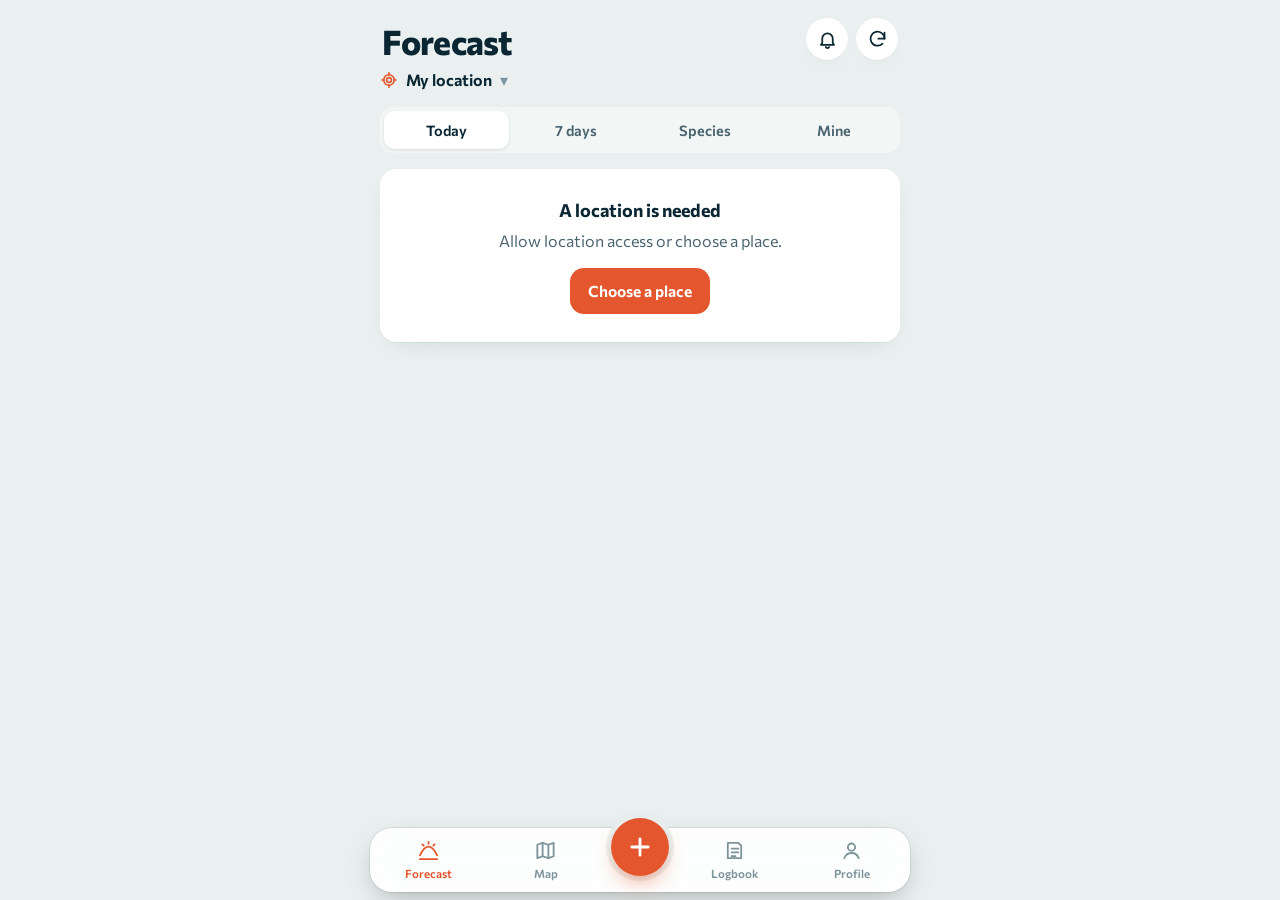
==== v4/index.html @ d47e3acb "Add files via upload" ====
<!doctype html>
<html lang="el">
<head>
<meta charset="utf-8">
<meta name="viewport" content="width=device-width,initial-scale=1,viewport-fit=cover">
<meta name="theme-color" content="#E9F0EF" media="(prefers-color-scheme: light)">
<meta name="theme-color" content="#06171F" media="(prefers-color-scheme: dark)">
<meta name="description" content="BiteCast: πρόγνωση ψαρέματος, σημεία και ημερολόγιο.">
<title>BiteCast</title>
<link rel="manifest" href="manifest.webmanifest">
<link rel="icon" href="../icon-192.png">
<link rel="apple-touch-icon" href="../apple-touch-icon.png">
<link rel="preconnect" href="https://fonts.googleapis.com">
<link rel="preconnect" href="https://fonts.gstatic.com" crossorigin>
<link rel="stylesheet" href="https://fonts.googleapis.com/css2?family=Commissioner:wght@400..800&display=swap">
<link rel="stylesheet" href="app.css">
<link rel="stylesheet" href="forecast.css">
<link rel="stylesheet" href="log.css">
<link rel="stylesheet" href="map.css">
</head>
<body>
<noscript>Το BiteCast χρειάζεται JavaScript.</noscript>
<script src="../version.js"></script>
<script src="../units.js"></script>
<script src="../knowledge.js"></script>
<script src="../forecast.js"></script>
<script src="../personal.js"></script>
<script src="core.js"></script>
<script src="ui.js"></script>
<script src="../hist.js"></script>
<script src="shell.js"></script>
<script src="store.js"></script>
<script src="advise.js"></script>
<script src="forecast-view.js"></script>
<script src="forecast-more.js"></script>
<script src="bite-form.js"></script>
<script src="log-view.js"></script>
<script src="profile-view.js"></script>
<script src="map-view.js"></script>
<script src="tackle-view.js"></script>
<script>BC.start();</script>
</body>
</html>
---- v4/app.css ----
/* BiteCast 4 · σύστημα σχεδίασης
   Χρώματα από τη θάλασσα: βαθύ νερό (μελάνι), ρηχά (φόντο), σημαδούρα (ενέργεια), φύκι / άμμος / κοράλλι (καλό / μέτριο / δύσκολο).
   Γραμματοσειρά: Commissioner (Κώστας Μπαρτσόκας), με πλήρη ελληνικά και αριθμούς σταθερού πλάτους. */
:root{
  color-scheme:light dark;
  --bg:#E9F0EF; --surface:#FFFFFF; --surface-2:#F2F6F5; --ink:#0A2633; --ink-2:#4B6570; --ink-3:#7D949C; --line:#D5E0DE;
  --accent:#E4572E; --accent-ink:#FFFFFF; --sea:#1C6E8C; --sea-2:#BFDCE6;
  --good:#2E9E6B; --fair:#D99A1E; --poor:#D2452F;
  --good-bg:#DDF2E7; --fair-bg:#FBEFD2; --poor-bg:#FADDD7;
  --r-lg:24px; --r-md:16px; --r-sm:12px;
  --shadow:0 1px 0 rgba(10,38,51,.04),0 8px 24px -16px rgba(10,38,51,.25);
  --font:'Commissioner',system-ui,-apple-system,'Segoe UI',Roboto,sans-serif;
  --nav-h:64px; --safe-b:env(safe-area-inset-bottom,0px); --safe-t:env(safe-area-inset-top,0px);
}
@media (prefers-color-scheme:dark){ :root:not([data-theme=light]){
  --bg:#06171F; --surface:#0D2A36; --surface-2:#123545; --ink:#E6F1F2; --ink-2:#9BB5BE; --ink-3:#6C8893; --line:#1C4253;
  --accent:#FF7A4D; --accent-ink:#1A0A04; --sea:#4FB3D9; --sea-2:#1B4A5C;
  --good:#3DBE85; --fair:#F0B93A; --poor:#F06A55;
  --good-bg:#103A2A; --fair-bg:#3A2E10; --poor-bg:#3D1B16;
  --shadow:0 1px 0 rgba(0,0,0,.2),0 10px 28px -18px rgba(0,0,0,.7);
}}
:root[data-theme=dark]{
  --bg:#06171F; --surface:#0D2A36; --surface-2:#123545; --ink:#E6F1F2; --ink-2:#9BB5BE; --ink-3:#6C8893; --line:#1C4253;
  --accent:#FF7A4D; --accent-ink:#1A0A04; --sea:#4FB3D9; --sea-2:#1B4A5C;
  --good:#3DBE85; --fair:#F0B93A; --poor:#F06A55;
  --good-bg:#103A2A; --fair-bg:#3A2E10; --poor-bg:#3D1B16;
  --shadow:0 1px 0 rgba(0,0,0,.2),0 10px 28px -18px rgba(0,0,0,.7);
}

*,*::before,*::after{box-sizing:border-box}
html{-webkit-text-size-adjust:100%;text-size-adjust:100%}
body{margin:0;background:var(--bg);color:var(--ink);font:400 16px/1.45 var(--font);font-variant-numeric:tabular-nums;-webkit-font-smoothing:antialiased;-webkit-tap-highlight-color:transparent;overscroll-behavior-y:none}
button,input,select{font:inherit;color:inherit}
button{cursor:pointer;-webkit-user-select:none;user-select:none}
:focus-visible{outline:2.5px solid var(--accent);outline-offset:2px;border-radius:8px}
svg{display:block}
[hidden]{display:none!important}
.vh{position:absolute!important;width:1px;height:1px;overflow:hidden;clip:rect(0 0 0 0);white-space:nowrap}

/* ---------- σελίδα ---------- */
.app{max-width:560px;margin:0 auto;min-height:100dvh;padding:calc(var(--safe-t) + 10px) 16px calc(var(--nav-h) + var(--safe-b) + 28px)}
.page{animation:pgin .22s ease-out}
@keyframes pgin{from{opacity:0;transform:translateY(6px)}to{opacity:1;transform:none}}
.top{display:flex;align-items:flex-end;justify-content:space-between;gap:12px;margin:8px 2px 14px}
.lt{margin:0;font-size:34px;line-height:1.05;font-weight:750;letter-spacing:-.025em}
.iconbtn{display:inline-grid;place-items:center;width:42px;height:42px;border-radius:50%;border:0;background:var(--surface);color:var(--ink);box-shadow:var(--shadow);flex:none}
.iconbtn svg{width:21px;height:21px;fill:none;stroke:currentColor;stroke-width:2;stroke-linecap:round;stroke-linejoin:round}
.iconbtn:active{transform:scale(.94)}
.iconbtn.spin svg{animation:spin 1s linear infinite}
@keyframes spin{to{transform:rotate(360deg)}}

/* τοποθεσία: κουμπί κάτω από τον τίτλο */
.place{display:flex;align-items:center;gap:8px;margin:-6px 0 16px;padding:0;border:0;background:none;color:var(--ink-2);font-size:16px;font-weight:550;max-width:100%}
.place svg{width:18px;height:18px;flex:none;fill:none;stroke:var(--accent);stroke-width:2.2;stroke-linecap:round;stroke-linejoin:round}
.place b{font-weight:650;color:var(--ink);white-space:nowrap;overflow:hidden;text-overflow:ellipsis}
.place i{font-style:normal;color:var(--ink-3);flex:none}

/* ---------- επιλογή όψης ---------- */
.seg{display:flex;padding:4px;gap:4px;border-radius:14px;background:var(--surface-2);margin:0 0 16px}
.seg button{flex:1;min-width:0;min-height:38px;padding:0 4px;border:0;border-radius:10px;background:transparent;color:var(--ink-2);font-weight:600;font-size:14.5px;white-space:nowrap;overflow:hidden;text-overflow:ellipsis}
.seg button[aria-pressed=true]{background:var(--surface);color:var(--ink);box-shadow:0 1px 3px rgba(0,0,0,.12)}

/* ---------- κάρτες και ομάδες ---------- */
.card{background:var(--surface);border-radius:var(--r-md);box-shadow:var(--shadow);padding:16px;margin:0 0 14px}
.card>h2{margin:0 0 10px;font-size:19px;font-weight:700;letter-spacing:-.01em}
.sub{color:var(--ink-2);font-size:14.5px}
.foot{color:var(--ink-3);font-size:13px;margin:18px 4px 0;line-height:1.5}
.foot a{color:inherit}
.rows{display:grid;grid-template-columns:1fr 1fr;gap:0 18px}
.row{display:flex;align-items:baseline;justify-content:space-between;gap:10px;padding:11px 0;border-bottom:1px solid var(--line);min-width:0}
.row:nth-last-child(-n+2){border-bottom:0}
.row span{color:var(--ink-2);font-size:14.5px;white-space:nowrap}
.row b{font-weight:650;font-size:16px;text-align:right;white-space:nowrap;overflow:hidden;text-overflow:ellipsis}
.row b small{font-weight:500;color:var(--ink-2);font-size:13px;margin-left:3px}

/* ---------- κουμπιά ---------- */
.btn{display:inline-flex;align-items:center;justify-content:center;gap:8px;min-height:46px;padding:0 18px;border-radius:14px;border:0;background:var(--surface-2);color:var(--ink);font-weight:650;font-size:15.5px;text-decoration:none}
.btn.pri{background:var(--accent);color:var(--accent-ink)}
.btn.full{width:100%}
.btn:active{transform:scale(.98)}
.btn svg{width:19px;height:19px;fill:none;stroke:currentColor;stroke-width:2;stroke-linecap:round;stroke-linejoin:round}
.link{border:0;background:none;padding:6px 0;color:var(--accent);font-weight:650;font-size:15px}

/* ---------- ετικέτες κατάστασης ---------- */
.tag{display:inline-flex;align-items:center;gap:6px;padding:4px 10px;border-radius:99px;font-size:13.5px;font-weight:650;white-space:nowrap}
.tag::before{content:"";width:7px;height:7px;border-radius:50%;background:currentColor}
.tag.good{background:var(--good-bg);color:var(--good)}
.tag.fair{background:var(--fair-bg);color:var(--fair)}
.tag.poor{background:var(--poor-bg);color:var(--poor)}

/* ---------- σκελετοί και κενές καταστάσεις ---------- */
.sk{border-radius:10px;background:linear-gradient(90deg,var(--surface-2) 0,color-mix(in srgb,var(--ink-3) 18%,var(--surface-2)) 50%,var(--surface-2) 100%) 0 0/300px 100% no-repeat,var(--surface-2);animation:sk 1.2s linear infinite}
@keyframes sk{from{background-position:-300px 0,0 0}to{background-position:calc(100% + 300px) 0,0 0}}
.empty{text-align:center;padding:28px 18px;color:var(--ink-2)}
.empty h3{margin:0 0 6px;color:var(--ink);font-size:18px}
.empty p{margin:0 0 16px}

/* ---------- κάτω πλοήγηση ---------- */
.nav{position:fixed;left:0;right:0;bottom:0;z-index:50;display:flex;justify-content:center;padding:0 10px calc(var(--safe-b) + 8px);pointer-events:none}
.nav>div{pointer-events:auto;display:grid;grid-template-columns:repeat(2,1fr) 72px repeat(2,1fr);align-items:center;width:100%;max-width:540px;height:var(--nav-h);border-radius:22px;background:color-mix(in srgb,var(--surface) 88%,transparent);backdrop-filter:blur(16px) saturate(1.4);-webkit-backdrop-filter:blur(16px) saturate(1.4);box-shadow:0 10px 30px -10px rgba(0,0,0,.35),0 0 0 1px var(--line)}
.nav a{display:flex;flex-direction:column;align-items:center;gap:3px;text-decoration:none;color:var(--ink-3);font-size:11.5px;font-weight:600;padding:6px 0}
.nav a svg{width:23px;height:23px;fill:none;stroke:currentColor;stroke-width:1.9;stroke-linecap:round;stroke-linejoin:round}
.nav a[aria-current=page]{color:var(--accent)}
.nav .fab{justify-self:center;width:58px;height:58px;margin-top:-26px;border-radius:50%;background:var(--accent);color:var(--accent-ink);display:grid;place-items:center;box-shadow:0 10px 22px -8px color-mix(in srgb,var(--accent) 70%,transparent),0 0 0 5px var(--bg)}
.nav .fab svg{width:28px;height:28px;stroke-width:2.4}

/* ---------- φύλλο από κάτω ---------- */
.scrim{position:fixed;inset:0;z-index:80;background:rgba(3,14,19,.45);opacity:0;transition:opacity .2s}
.scrim.on{opacity:1}
.sheet{position:fixed;left:0;right:0;bottom:0;z-index:81;max-width:560px;margin:0 auto;max-height:88dvh;display:flex;flex-direction:column;background:var(--bg);border-radius:26px 26px 0 0;transform:translateY(100%);transition:transform .26s cubic-bezier(.2,.8,.2,1);padding-bottom:var(--safe-b)}
.sheet.on{transform:none}
.sheet .grab{width:40px;height:5px;border-radius:9px;background:var(--line);margin:9px auto 4px;flex:none}
.sheet header{display:flex;align-items:center;justify-content:space-between;padding:4px 16px 10px;flex:none}
.sheet header h2{margin:0;font-size:22px;font-weight:720;letter-spacing:-.015em}
.sheet .body{overflow:auto;padding:0 16px 18px;overscroll-behavior:contain}

/* λίστα με γραμμές (μέσα σε κάρτα) */
.list{background:var(--surface);border-radius:var(--r-md);box-shadow:var(--shadow);overflow:hidden;margin:0 0 14px}
.li{display:flex;align-items:center;gap:12px;width:100%;min-height:56px;padding:10px 14px;border:0;border-bottom:1px solid var(--line);background:none;text-align:left}
.li:last-child{border-bottom:0}
.li .ic{width:34px;height:34px;border-radius:10px;display:grid;place-items:center;flex:none;background:var(--surface-2);color:var(--ink-2)}
.li .ic svg{width:19px;height:19px;fill:none;stroke:currentColor;stroke-width:2;stroke-linecap:round;stroke-linejoin:round}
.li .tx{flex:1;min-width:0;display:flex;flex-direction:column}
.li .tx b{font-weight:620;white-space:nowrap;overflow:hidden;text-overflow:ellipsis}
.li .tx small{color:var(--ink-2);font-size:13.5px;white-space:nowrap;overflow:hidden;text-overflow:ellipsis}
.li .ck{color:var(--accent);width:22px;height:22px;fill:none;stroke:currentColor;stroke-width:2.6;stroke-linecap:round;stroke-linejoin:round}
.li .del{border:0;background:none;color:var(--ink-3);width:36px;height:36px;border-radius:50%;display:grid;place-items:center}
.li .del svg{width:18px;height:18px;fill:none;stroke:currentColor;stroke-width:2;stroke-linecap:round}
.listh{margin:18px 4px 8px;font-size:14px;font-weight:650;color:var(--ink-2)}

.search{display:flex;align-items:center;gap:10px;background:var(--surface);border-radius:14px;padding:0 14px;min-height:48px;box-shadow:var(--shadow);margin:0 0 6px}
.search svg{width:19px;height:19px;flex:none;fill:none;stroke:var(--ink-3);stroke-width:2.2;stroke-linecap:round}
.search input{flex:1;min-width:0;border:0;background:none;outline:none;font-size:16px;min-height:46px}

/* ---------- μήνυμα ---------- */
.toast{position:fixed;left:50%;bottom:calc(var(--nav-h) + var(--safe-b) + 22px);z-index:100;transform:translate(-50%,20px);opacity:0;transition:.2s;max-width:min(88vw,420px);padding:12px 18px;border-radius:14px;background:var(--ink);color:var(--bg);font-weight:600;font-size:14.5px;text-align:center;pointer-events:none}
.toast.on{opacity:1;transform:translate(-50%,0)}

/* χωρίς σύνδεση */
.offline{display:flex;align-items:center;gap:10px;margin:0 0 14px;padding:10px 14px;border-radius:14px;background:var(--fair-bg);color:var(--ink);font-size:14px;font-weight:550}
.offline::before{content:"";width:9px;height:9px;border-radius:50%;background:var(--fair);flex:none}

/* σελίδα που χτίζεται ακόμα */
.soon{background:var(--surface);border-radius:var(--r-lg);box-shadow:var(--shadow);padding:26px 20px;margin-top:6px}
.soon h2{margin:0 0 8px;font-size:22px;letter-spacing:-.015em}
.soon p{margin:0 0 18px;color:var(--ink-2)}

@media (prefers-reduced-motion:reduce){*{animation:none!important;transition:none!important}}
@media (min-width:600px){.app{padding-left:20px;padding-right:20px}}
.rows.one{grid-template-columns:1fr}.rows.one .row:nth-last-child(2){border-bottom:1px solid var(--line)}
---- v4/forecast.css ----
/* BiteCast 4 · Πρόγνωση */
.hero{background:var(--surface);border-radius:var(--r-lg);box-shadow:var(--shadow);padding:18px 16px 14px;margin:0 0 14px;--lv:var(--good);--lvb:var(--good-bg)}
.hero.lv-fair{--lv:var(--fair);--lvb:var(--fair-bg)}
.hero.lv-poor{--lv:var(--poor);--lvb:var(--poor-bg)}
.hv{display:flex;align-items:flex-start;justify-content:space-between;gap:12px}
.hv h2{margin:0;font-size:25px;line-height:1.15;font-weight:740;letter-spacing:-.02em}
.score{flex:none;display:grid;place-items:center;width:52px;height:52px;border-radius:50%;background:var(--lvb);color:var(--lv);font-size:21px;font-weight:780;box-shadow:inset 0 0 0 2.5px var(--lv)}
.hw{display:flex;align-items:baseline;gap:10px;margin:10px 0 10px;flex-wrap:wrap}
.hw span{color:var(--ink-2);font-size:15px}
.hw b{font-size:38px;line-height:1;font-weight:760;letter-spacing:-.03em}
.hwhy{margin:8px 0 10px;color:var(--ink-2)}
.hero .tag{margin-bottom:4px}
.tag.good{}
.cwrap{margin:12px -4px 0;position:relative}
.cwrap svg.curve{width:100%;height:128px;touch-action:pan-y;cursor:crosshair}
.curve .night{fill:var(--ink);opacity:.05}
.curve .band{fill:var(--lv);opacity:.14}
.curve .line{fill:none;stroke:var(--sea);stroke-width:2.6;stroke-linecap:round;stroke-linejoin:round;vector-effect:non-scaling-stroke}
.curve .unsafe{fill:var(--poor);opacity:.75}
.curve .now{stroke:var(--accent);stroke-width:1.6;stroke-dasharray:3 3;vector-effect:non-scaling-stroke}
.curve .sel{stroke:var(--ink);stroke-width:1.2;opacity:.35;vector-effect:non-scaling-stroke}
.curve .dot{fill:var(--surface);stroke:var(--ink);stroke-width:2.5;vector-effect:non-scaling-stroke}
.axis{display:flex;justify-content:space-between;padding:4px 6px 0;color:var(--ink-3);font-size:12px}
.hline{margin:8px 0 0;font-size:14.5px;color:var(--ink-2);font-weight:550}
.hline.unsafe{color:var(--poor)}

.why{list-style:none;margin:0;padding:0}
.why li{display:flex;align-items:center;gap:10px;padding:8px 0;border-bottom:1px solid var(--line);font-size:15.5px}
.why li:last-child{border-bottom:0}
.why li::before{content:"";flex:none;width:22px;height:22px;border-radius:50%;background:var(--surface-2) center/14px no-repeat}
.why li.up::before{background-color:var(--good-bg);background-image:url("data:image/svg+xml,%3Csvg xmlns='http://www.w3.org/2000/svg' viewBox='0 0 24 24' fill='none' stroke='%232E9E6B' stroke-width='3' stroke-linecap='round'%3E%3Cpath d='M12 19V5M6 11l6-6 6 6'/%3E%3C/svg%3E")}
.why li.down::before{background-color:var(--poor-bg);background-image:url("data:image/svg+xml,%3Csvg xmlns='http://www.w3.org/2000/svg' viewBox='0 0 24 24' fill='none' stroke='%23D2452F' stroke-width='3' stroke-linecap='round'%3E%3Cpath d='M12 5v14M6 13l6 6 6-6'/%3E%3C/svg%3E")}
.why li.mid::before{background-color:var(--fair-bg);background-image:url("data:image/svg+xml,%3Csvg xmlns='http://www.w3.org/2000/svg' viewBox='0 0 24 24' fill='none' stroke='%23D99A1E' stroke-width='3' stroke-linecap='round'%3E%3Cpath d='M5 12h14'/%3E%3C/svg%3E")}

/* 7 ημέρες */
.week .wk{min-height:70px;gap:10px}
.wk .wd{width:88px;flex:none;display:flex;flex-direction:column}
.wk .wd b{font-weight:680;font-size:16px}
.wk .wd small{color:var(--ink-2);font-size:13px}
.wk .wc{flex:1;min-width:0}
.wk .wc svg.mini{width:100%;height:34px}
.mini .line{fill:none;stroke:var(--sea);stroke-width:2;vector-effect:non-scaling-stroke}
.wk .wi{width:86px;flex:none;display:flex;flex-direction:column;align-items:flex-end}
.wk .ws{font-size:22px;font-weight:780;line-height:1.1;color:var(--good)}
.wk.lv-fair .ws{color:var(--fair)}
.wk.lv-poor .ws{color:var(--poor)}
.wk .ws.no{color:var(--ink-3)}
.wk .wi small{color:var(--ink-2);font-size:12.5px;white-space:nowrap}
.wk>svg{width:18px;height:18px;flex:none;fill:none;stroke:var(--ink-3);stroke-width:2.2;stroke-linecap:round;stroke-linejoin:round}

.li>svg.ck{flex:none}
@media (max-width:360px){.wk .wd{width:76px}.wk .wi{width:74px}.hw b{font-size:32px}.rows{grid-template-columns:1fr}.row:nth-last-child(2){border-bottom:1px solid var(--line)}}
.next{display:grid;grid-template-columns:1fr auto;align-items:center;gap:0 10px;width:100%;margin:12px 0 4px;padding:12px 14px;border:0;border-radius:var(--r-sm);background:var(--surface-2);text-align:left}
.next span{color:var(--ink-2);font-size:13.5px;grid-column:1}
.next b{grid-column:1;font-weight:680;font-size:15.5px;white-space:nowrap;overflow:hidden;text-overflow:ellipsis}
.next .sc{grid-column:2;grid-row:1/3;font-style:normal;font-weight:780;color:var(--good);font-size:18px}
.pwh{display:flex;flex-wrap:wrap;align-items:center;justify-content:space-between;gap:8px 10px;margin:0 0 6px}
.pwh h2{margin:0;font-size:19px;font-weight:700;white-space:nowrap}
.pwh .seg{margin:0;padding:3px;border-radius:11px}
.pwh .seg button{min-height:30px;font-size:13px;padding:0 10px;border-radius:8px}
svg.pwc{width:100%;height:auto}
.pwc .pl{fill:none;stroke:var(--accent);stroke-width:2.2;stroke-linejoin:round;stroke-linecap:round}
.pwc .wb{fill:var(--sea);opacity:.55}
.pwc .wb.fair{fill:var(--fair);opacity:.8}
.pwc .wb.poor{fill:var(--poor);opacity:.85}
.pwc .dl{stroke:var(--line);stroke-width:1}
.pwc .now{stroke:var(--ink);stroke-width:1.2;stroke-dasharray:3 3;opacity:.5}
.pwc text{fill:var(--ink-3);font:500 10.5px var(--font)}
.pwc .dt{fill:var(--ink-2);font-weight:600}
.pwl{display:flex;gap:16px;margin-top:8px;color:var(--ink-2);font-size:13px}
.pwl span{display:inline-flex;align-items:center;gap:6px}
.pwl span::before{content:"";width:14px;height:3px;border-radius:2px;background:var(--accent)}
.pwl .k2::before{height:10px;width:8px;background:var(--sea);opacity:.6}

/* Τι ψαρεύω / Δικά μου */
.chips{display:flex;gap:6px;overflow-x:auto;scrollbar-width:none;margin:0 -16px 10px;padding:0 16px}
.chips::-webkit-scrollbar{display:none}
.chip{flex:none;min-height:36px;padding:0 14px;border-radius:99px;border:1px solid var(--line);background:transparent;font-weight:600;font-size:14px;color:var(--ink-2)}
.chip[aria-pressed=true]{background:var(--ink);border-color:var(--ink);color:var(--bg)}
.hrpick{display:flex;align-items:center;gap:14px}
.hrpick b{font-size:26px;font-weight:760;min-width:84px;text-align:center}
.iconbtn.sm{width:38px;height:38px;font-size:22px;font-weight:600;line-height:1;background:var(--surface-2);box-shadow:none}
.bar{display:grid;grid-template-columns:minmax(0,1.1fr) minmax(0,1fr) auto;align-items:center;gap:10px;padding:6px 0}
.bar .bl{font-weight:600;font-size:15px;white-space:nowrap;overflow:hidden;text-overflow:ellipsis}
.bar .bt{height:8px;border-radius:99px;background:var(--surface-2);overflow:hidden}
.bar .bt i{display:block;height:100%;border-radius:inherit;background:var(--sea)}
.bar.up .bt i{background:var(--good)}.bar.down .bt i{background:var(--poor)}
.bar .bv{font-size:14px;font-weight:650;color:var(--ink-2);min-width:52px;text-align:right}
.spl .sp{padding:4px 0 8px;border-bottom:1px solid var(--line)}
.spl .sp:last-child{border-bottom:0}
.spd{margin:0;color:var(--ink-2);font-size:13.5px;line-height:1.4}
.spw{margin:4px 0 0;color:var(--fair);font-size:13.5px;font-weight:600}
.card .h3{margin:16px 0 6px;font-size:15.5px;font-weight:700}
.card .p{margin:0;font-size:15px}
.select{width:100%;min-height:46px;padding:0 12px;border-radius:12px;border:1px solid var(--line);background:var(--surface-2);font-size:16px;font-weight:550}
.mini-list{display:flex;flex-direction:column}
.mrow{display:grid;grid-template-columns:1fr auto auto;align-items:center;gap:10px;min-height:46px;padding:6px 0;border:0;border-bottom:1px solid var(--line);background:none;text-align:left;text-decoration:none;color:inherit;font-size:15px}
.mrow:last-child{border-bottom:0}
.mrow span{color:var(--ink-2)}
.mrow b{font-weight:650}
.mrow .sc{font-style:normal;font-weight:780;color:var(--good);min-width:28px;text-align:right}
.mrow svg{width:16px;height:16px;fill:none;stroke:var(--ink-3);stroke-width:2.2;stroke-linecap:round;stroke-linejoin:round}
.cmp{display:grid;grid-template-columns:1fr 1fr 1fr;align-items:center;gap:0 8px}
.cmp>span{padding:8px 0;border-bottom:1px solid var(--line)}
.cmp>span:nth-last-child(-n+3){border-bottom:0}
.cmp .ch{font-size:13px;font-weight:650;color:var(--ink-2);text-align:center}
.cmp .cd{font-weight:600;font-size:14.5px}
.cmp .cc{display:flex;flex-direction:column;align-items:center}
.cmp .cc b{font-size:17px;font-weight:760}
.cmp .cc small{color:var(--ink-2);font-size:12px}
.cmp .lock{text-align:center;color:var(--ink-3)}
.sph{display:flex;align-items:baseline;justify-content:space-between;gap:10px;margin:4px 0 6px}
.sph b{font-weight:680;font-size:16px}
.sph span{font-weight:700;color:var(--ink-2);font-size:14px}
.sp>.bt{display:block;height:6px;border-radius:99px;background:var(--surface-2);overflow:hidden;margin:0 0 6px}
.sp>.bt i{display:block;height:100%;border-radius:inherit;background:var(--sea)}
.pwc .mp{fill:#9b8cf0;opacity:.16}
.pwc .mp.maj{opacity:.34}
.pwc .ma{fill:#9b8cf0;fill-opacity:.14;stroke:#8c7be8;stroke-width:1.4;stroke-linejoin:round}
.pwc .sel{stroke:var(--ink);stroke-width:1.2;opacity:.4}
.pwc .dot{fill:var(--surface);stroke:var(--accent);stroke-width:2.2}
.pw .hline{margin:6px 0 0}
.pwl .k3::before{width:10px;height:10px;border-radius:3px;background:#9b8cf0;opacity:.5}
/* ανά ώρα */
.hch{display:flex;align-items:baseline;justify-content:space-between;gap:10px;margin:0 0 8px}
.hch h2{margin:0;font-size:19px;font-weight:700}
.hbars{display:grid;grid-template-columns:repeat(24,1fr);gap:3px;align-items:end;height:110px}
.hb{height:calc(var(--v)*100%);min-height:8px;border:0;padding:0;border-radius:4px 4px 2px 2px;background:color-mix(in srgb,var(--ink-3) 45%,transparent)}
.hb.best{background:var(--accent)}
.hb.moon{background:#9b8cf0}
.hb.bad{background:color-mix(in srgb,var(--poor) 55%,transparent)}
.hb.past{opacity:.45}
.hb.sel{outline:2.5px solid var(--ink);outline-offset:1px;opacity:1}
.hbw .axis{padding:4px 0 0}
.hleg{display:flex;gap:14px;margin:8px 0 2px;font-size:12.5px;color:var(--ink-2);flex-wrap:wrap}
.hleg .k{display:inline-flex;align-items:center;gap:6px}
.hleg .k::before{content:"";width:9px;height:9px;border-radius:3px}
.hleg .best::before{background:var(--accent)}.hleg .moon::before{background:#9b8cf0}.hleg .bad::before{background:color-mix(in srgb,var(--poor) 55%,transparent)}
.hsel{display:flex;align-items:baseline;gap:10px;flex-wrap:wrap;margin:12px 0 2px;padding-top:12px;border-top:1px solid var(--line)}
.hsel b{font-size:22px;font-weight:760}
.hsel .hs{font-weight:700;color:var(--good)}
.hsel.lv-fair .hs{color:var(--fair)}.hsel.lv-poor .hs{color:var(--poor)}
.hsel .hu{color:var(--poor);font-size:14px;font-weight:600}
/* πίεση, άνεμος, σελήνη (με παρελθόν και πρόγνωση) */
.pwc .gl{stroke:var(--line);stroke-width:1}
.pwc .pl{stroke:var(--sea);stroke-width:2.4}
.pwc .pl.fut{stroke-dasharray:4 4}
.pwc .wa{fill:var(--accent);opacity:.12}
.pwc .wl{fill:none;stroke:var(--accent);stroke-width:2.2;stroke-linejoin:round}
.pwc .wl.fut{stroke-dasharray:4 4}
.pwc .gl2{fill:none;stroke:var(--accent);stroke-width:1.2;stroke-dasharray:1.5 3;opacity:.8}
.pwc .arr{fill:var(--accent);font-size:11px;font-weight:700}
.pwc .hl{fill:var(--ink-2);font-size:9px}
.pwc .axh{fill:var(--ink-2);font-weight:650;font-size:10.5px}
.pwc .axh.wk{fill:var(--accent)}.pwc .axh.mk{fill:#8c7be8}
.pwc .nd{fill:var(--sea);stroke:var(--surface);stroke-width:1.5}
.pwc .dot.w{stroke:var(--accent)}
.pwl .k1::before{background:var(--sea)!important}
.pwl .k2::before{width:14px!important;height:3px!important;background:var(--accent)!important;opacity:1!important}
.hb{min-height:0}
.pwh .seg button{flex:none;overflow:visible;text-overflow:clip}
---- v4/log.css ----
/* BiteCast 4 · Ημερολόγιο, φόρμα ψαριού, Προφίλ */
.nav button.fab{border:0;padding:0;cursor:pointer}

/* φόρμες */
.bform{display:flex;flex-direction:column;gap:12px;padding-top:2px}
.fld{display:flex;flex-direction:column;gap:6px;min-width:0}
.fld>span{font-size:14px;font-weight:620;color:var(--ink-2)}
.fld>small,.fld .wn{color:var(--ink-2);font-size:13px}
.fld input,.fld textarea,.inrow input,.bform input[type=text],.bform input[type=email],.bform input[type=password]{width:100%;min-height:48px;padding:0 14px;border-radius:12px;border:1px solid var(--line);background:var(--surface);font-size:16px}
.fld textarea{padding:12px 14px;min-height:72px;resize:vertical;font-family:inherit}
.fld input:focus,.fld textarea:focus,.select:focus{outline:2px solid var(--accent);outline-offset:0;border-color:transparent}
.g2{display:grid;grid-template-columns:1fr 1fr;gap:10px}
.g3{display:grid;grid-template-columns:1fr 1fr 1fr;gap:10px}
.inl{display:block}
.tg{display:flex;align-items:center;gap:12px;min-height:44px;font-size:15.5px;font-weight:550;cursor:pointer}
.tg input{appearance:none;-webkit-appearance:none;flex:none;width:46px;height:28px;border-radius:99px;background:var(--line);position:relative;transition:background .15s;cursor:pointer;margin:0}
.tg input::after{content:"";position:absolute;top:3px;left:3px;width:22px;height:22px;border-radius:50%;background:#fff;box-shadow:0 1px 3px rgba(0,0,0,.3);transition:transform .15s}
.tg input:checked{background:var(--good)}
.tg input:checked::after{transform:translateX(18px)}
.err{margin:0;color:var(--poor);font-weight:600;font-size:14.5px;min-height:0}
.err:empty{display:none}
.btn.del{color:var(--poor)}
.btn.out{color:var(--poor);margin-top:8px}
.phs{display:flex;gap:8px;flex-wrap:wrap}
.ph{position:relative;width:76px;height:76px;border-radius:12px;overflow:hidden;background:var(--surface-2)}
.ph img{width:100%;height:100%;object-fit:cover}
.phx{position:absolute;top:4px;right:4px;width:24px;height:24px;border-radius:50%;border:0;background:rgba(0,0,0,.6);color:#fff;font-size:12px}
.phadd{width:76px;height:76px;border-radius:12px;border:1.5px dashed var(--line);background:transparent;color:var(--ink-2);display:grid;place-items:center}
.phadd svg{width:26px;height:26px;fill:none;stroke:currentColor;stroke-width:2;stroke-linecap:round}

/* λίστες ημερολογίου */
.sum{margin:12px 4px 8px;color:var(--ink-2);font-size:14px;font-weight:600}
.fishrow{gap:12px}
.th{flex:none;width:48px;height:48px;border-radius:12px;overflow:hidden;background:var(--surface-2);display:grid;place-items:center;color:var(--ink-3)}
.th img{width:100%;height:100%;object-fit:cover}
.th svg{width:26px;height:26px;fill:none;stroke:currentColor;stroke-width:1.8;stroke-linecap:round;stroke-linejoin:round}
.li .when{flex:none;color:var(--ink-2);font-size:12.5px;text-align:right;max-width:34%;white-space:nowrap;overflow:hidden;text-overflow:ellipsis}
.relb{flex:none;color:var(--good);font-weight:800}
.tc{flex:none;width:42px;height:42px;border-radius:12px;display:grid;place-items:center;background:var(--good-bg);color:var(--good);font-weight:780;font-size:18px}
.tc.z{background:var(--surface-2);color:var(--ink-3)}
.li>svg{width:18px;height:18px;flex:none;fill:none;stroke:var(--ink-3);stroke-width:2.2;stroke-linecap:round;stroke-linejoin:round}
.det .gal{display:flex;gap:8px;overflow-x:auto;margin:0 0 12px;scroll-snap-type:x mandatory}
.det .gal img{flex:none;width:86%;max-height:300px;object-fit:cover;border-radius:16px;scroll-snap-align:center}
.det .gal img:only-child{width:100%}
.acts{display:flex;gap:10px;flex-wrap:wrap;margin:6px 0 4px}
.acts .btn{flex:1}

/* στατιστικά */
.kpis{display:grid;grid-template-columns:1fr 1fr;gap:10px;margin:0 0 14px}
.kpi{background:var(--surface);border-radius:var(--r-md);box-shadow:var(--shadow);padding:14px 16px}
.kpi b{display:block;font-size:28px;font-weight:780;letter-spacing:-.02em;line-height:1.1}
.kpi span{color:var(--ink-2);font-size:13.5px}

/* Προφίλ */
.acc .idr{display:flex;align-items:center;gap:14px;margin:0 0 14px}
.av{flex:none;width:52px;height:52px;border-radius:50%;display:grid;place-items:center;background:var(--accent);color:var(--accent-ink);font-weight:780;font-size:22px}
.acc .idr .tx{display:flex;flex-direction:column;min-width:0}
.acc .idr b{font-size:18px;font-weight:700}
.acc .idr small{color:var(--ink-2);white-space:nowrap;overflow:hidden;text-overflow:ellipsis}
.inrow{display:flex;gap:8px;margin:0 0 12px}
.inrow input{flex:1;min-width:0}
.syncmsg{margin:0 0 10px}
.syncmsg.bad{color:var(--poor)}
.acc h2{margin:0}
.card .seg{margin:0 0 4px}
.card .h3:first-of-type{margin-top:4px}
.nav .fab svg{fill:none;stroke:currentColor;stroke-linecap:round;stroke-linejoin:round}
.card .seg button{font-size:13.5px}
.tkchips{display:flex;gap:6px;flex-wrap:wrap}
.tkchips .chip small{color:inherit;opacity:.7;font-weight:500}
.fishrow.miss .tx b{color:var(--ink-2);font-style:italic}
---- v4/map.css ----
/* BiteCast 4 · Χάρτης */
body.mapon .app{padding:0;max-width:none}
.mapbox{position:fixed;inset:0;z-index:1;background:#0b2230}
.mapbar{position:fixed;right:12px;top:calc(var(--safe-t) + 12px);z-index:20;display:flex;flex-direction:column;gap:10px}
.mapbar .iconbtn{width:46px;height:46px}
.cross{position:fixed;left:50%;top:50%;width:22px;height:22px;margin:-11px 0 0 -11px;z-index:10;pointer-events:none;opacity:.5}
.cross::before,.cross::after{content:"";position:absolute;background:#fff;box-shadow:0 0 2px #000}
.cross::before{left:10px;top:0;width:2px;height:22px}.cross::after{top:10px;left:0;height:2px;width:22px}
.tripbtn{position:fixed;left:50%;transform:translateX(-50%);bottom:calc(var(--nav-h) + var(--safe-b) + 22px);z-index:20;display:inline-flex;align-items:center;min-height:48px;padding:0 22px;border-radius:99px;background:var(--surface);color:var(--ink);font-weight:700;text-decoration:none;box-shadow:0 8px 24px rgba(0,0,0,.3)}
.tripbtn.on{background:var(--good);color:#fff}
.leaflet-container{font-family:var(--font)}
.leaflet-control-attribution{font-size:10px;margin-bottom:calc(var(--nav-h) + var(--safe-b) + 14px)!important}
.mk{background:none;border:0}
.mk.spot{display:flex;align-items:center;gap:4px;transform:translate(-9px,-9px);white-space:nowrap}
.mk.spot i{width:18px;height:18px;border-radius:50%;background:var(--accent);border:2.5px solid #fff;box-shadow:0 1px 4px rgba(0,0,0,.5)}
.mk.spot b{font:700 12px var(--font);color:#fff;text-shadow:0 1px 3px #000,0 0 2px #000}
.mk.fish{width:14px;height:14px;border-radius:50%;background:#2fb6e8;border:2px solid #fff;box-shadow:0 1px 3px rgba(0,0,0,.5);transform:translate(-7px,-7px)}
.mk.fish.many{width:24px;height:24px;transform:translate(-12px,-12px);display:grid;place-items:center}
.mk.fish.many b{font:800 11px var(--font);color:#fff}
.mk.me i{display:block;width:18px;height:18px;border-radius:50%;background:#1e88ff;border:3px solid #fff;box-shadow:0 0 0 6px rgba(30,136,255,.25);transform:translate(-9px,-9px)}
.meacc{fill:#1e88ff;fill-opacity:.08;stroke:#1e88ff;stroke-opacity:.3;stroke-width:1}
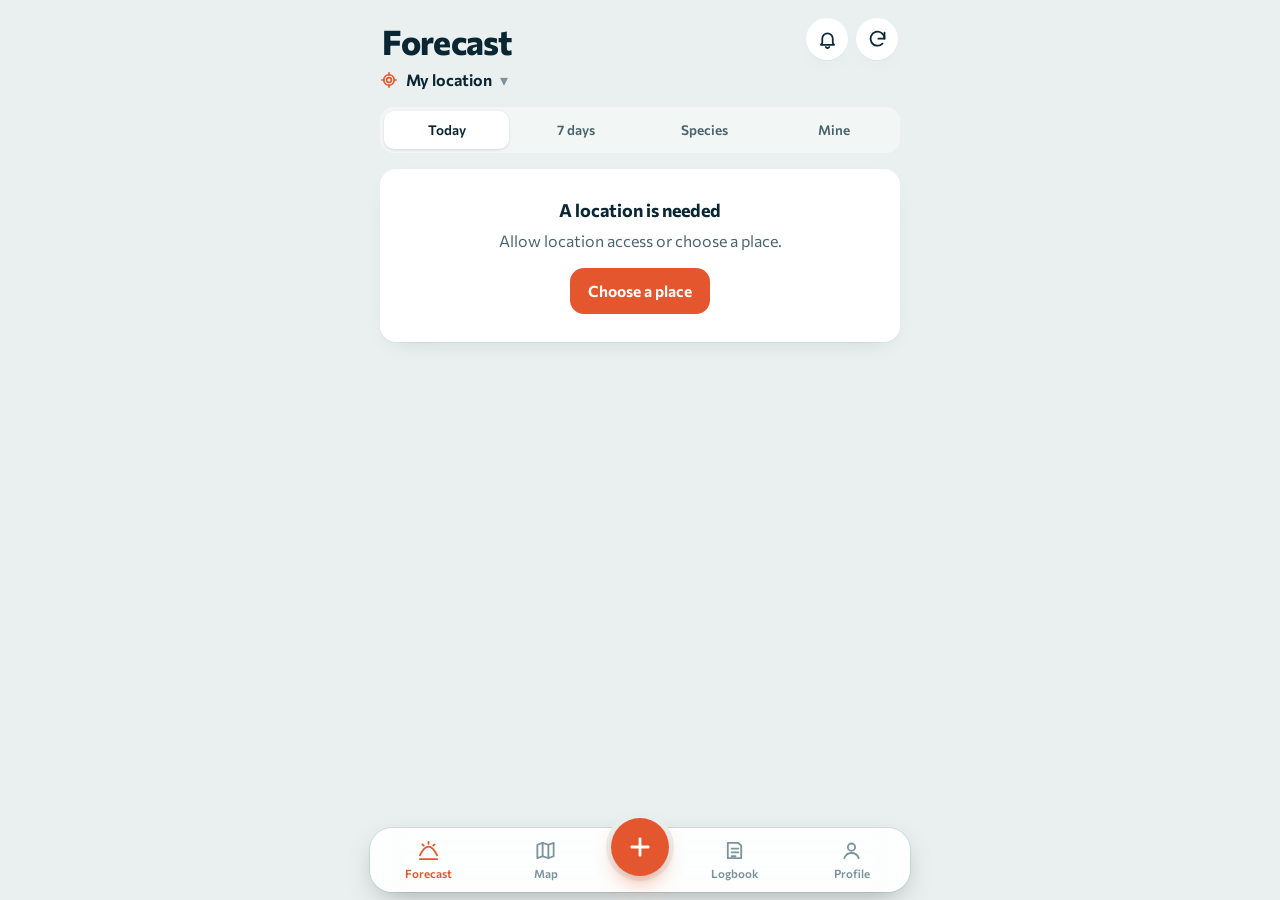
==== commit 061240f4: "Add files via upload" ====
--- a/v4/index.html
+++ b/v4/index.html
@@ -38,6 +38,7 @@
 <script src="profile-view.js"></script>
 <script src="map-view.js"></script>
 <script src="tackle-view.js"></script>
+<script src="gear-view.js"></script>
 <script>BC.start();</script>
 </body>
 </html>
--- a/v4/app.css
+++ b/v4/app.css
@@ -148,3 +148,4 @@
 @media (prefers-reduced-motion:reduce){*{animation:none!important;transition:none!important}}
 @media (min-width:600px){.app{padding-left:20px;padding-right:20px}}
 .rows.one{grid-template-columns:1fr}.rows.one .row:nth-last-child(2){border-bottom:1px solid var(--line)}
+.seg button:first-child:nth-last-child(4),.seg button:first-child:nth-last-child(4)~button{font-size:13.5px;padding:0 2px}
--- a/v4/log.css
+++ b/v4/log.css
@@ -69,3 +69,7 @@
 .tkchips{display:flex;gap:6px;flex-wrap:wrap}
 .tkchips .chip small{color:inherit;opacity:.7;font-weight:500}
 .fishrow.miss .tx b{color:var(--ink-2);font-style:italic}
+.warnbox{margin:0;padding:10px 12px;border-radius:12px;background:var(--fair-bg);color:var(--ink);font-size:13.5px;line-height:1.4}
+.gearnote{margin:0;padding:8px 12px;border-radius:10px;background:var(--surface-2);font-weight:650;font-size:14.5px}
+.gact{margin:0}.gact b{font-size:16px}
+.mapbar .gearbtn svg{fill:none;stroke:currentColor;stroke-width:1.8;stroke-linecap:round}
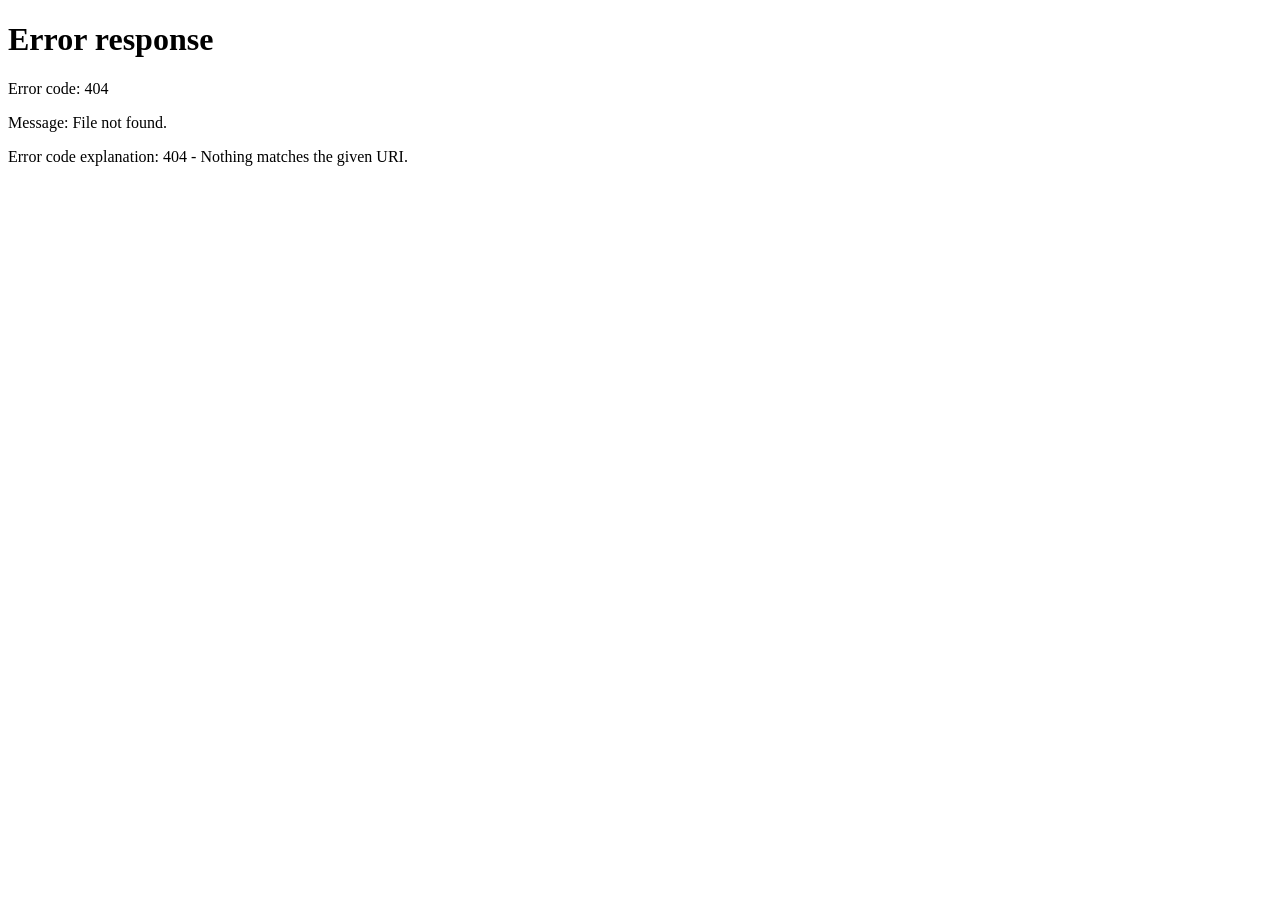
==== commit fc642c82: "Add files via upload" ====
--- a/v4/index.html
+++ b/v4/index.html
@@ -1,44 +1,2 @@
-<!doctype html>
-<html lang="el">
-<head>
-<meta charset="utf-8">
-<meta name="viewport" content="width=device-width,initial-scale=1,viewport-fit=cover">
-<meta name="theme-color" content="#E9F0EF" media="(prefers-color-scheme: light)">
-<meta name="theme-color" content="#06171F" media="(prefers-color-scheme: dark)">
-<meta name="description" content="BiteCast: πρόγνωση ψαρέματος, σημεία και ημερολόγιο.">
-<title>BiteCast</title>
-<link rel="manifest" href="manifest.webmanifest">
-<link rel="icon" href="../icon-192.png">
-<link rel="apple-touch-icon" href="../apple-touch-icon.png">
-<link rel="preconnect" href="https://fonts.googleapis.com">
-<link rel="preconnect" href="https://fonts.gstatic.com" crossorigin>
-<link rel="stylesheet" href="https://fonts.googleapis.com/css2?family=Commissioner:wght@400..800&display=swap">
-<link rel="stylesheet" href="app.css">
-<link rel="stylesheet" href="forecast.css">
-<link rel="stylesheet" href="log.css">
-<link rel="stylesheet" href="map.css">
-</head>
-<body>
-<noscript>Το BiteCast χρειάζεται JavaScript.</noscript>
-<script src="../version.js"></script>
-<script src="../units.js"></script>
-<script src="../knowledge.js"></script>
-<script src="../forecast.js"></script>
-<script src="../personal.js"></script>
-<script src="core.js"></script>
-<script src="ui.js"></script>
-<script src="../hist.js"></script>
-<script src="shell.js"></script>
-<script src="store.js"></script>
-<script src="advise.js"></script>
-<script src="forecast-view.js"></script>
-<script src="forecast-more.js"></script>
-<script src="bite-form.js"></script>
-<script src="log-view.js"></script>
-<script src="profile-view.js"></script>
-<script src="map-view.js"></script>
-<script src="tackle-view.js"></script>
-<script src="gear-view.js"></script>
-<script>BC.start();</script>
-</body>
-</html>
+<!doctype html><html lang="el"><head><meta charset="utf-8"><meta name="viewport" content="width=device-width,initial-scale=1"><title>Alkyon</title><style>html,body{margin:0;height:100%;background:#071431;color:#e6eef8;font:16px system-ui,sans-serif}body{display:grid;place-items:center;text-align:center;padding:20px}a{color:#f6b744}</style>
+<script src="../go.js"></script></head><body><p><b>Η εφαρμογή λέγεται πλέον Alkyon</b><br>και μετακόμισε στη νέα διεύθυνση.<br><br><a href="https://dinospapani.github.io/Alkyon/">dinospapani.github.io/Alkyon</a><br><br><small>Τα δεδομένα σου μεταφέρονται αυτόματα. Στο iPhone: άνοιξε τη νέα εφαρμογή, συνδέσου στον λογαριασμό σου (Προφίλ › Λογαριασμός) και σβήσε το παλιό εικονίδιο μόνο αφού δεις τα ψάρια σου στη νέα.</small></p></body></html>
